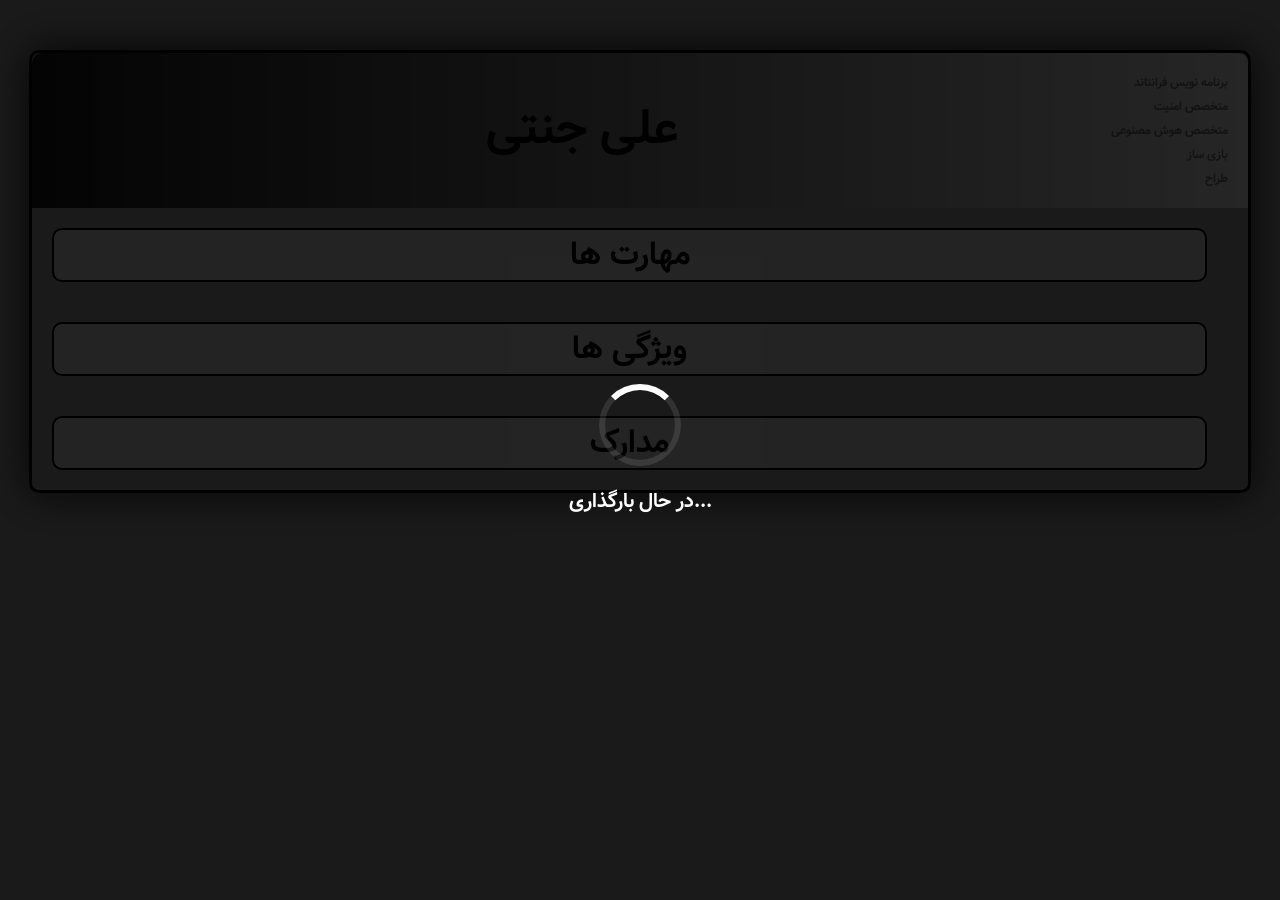
==== index.html @ 7a912687 "add madrak" ====
<!DOCTYPE html>
<html lang="fa">
<head>
    <meta charset="UTF-8">
    <meta name="viewport" content="width=device-width, initial-scale=1.0">
    <link rel="stylesheet" href="./style.css">
    <title>Ali Jananti</title>
</head>
<body>
    <!-- لودینگ -->
    <div id="loading">
        <div class="loader"></div>
        <p>در حال بارگذاری...</p>
    </div>
    <div class="kol">
        <div class="head">
            <h1 class="name">علی جنتی</h1>
            <div class="jobs">
                <small>برنامه نویس فرانتاند</small>
                <small>متخصص امنیت</small>
                <small>متخصص هوش مصنوعی</small>
                <small>بازی ساز</small>
                <small>طراح</small>
            </div>
        </div>
        <div class="body">
            <div class="maharat">
                <button class="mhbtn" onclick="window.location.href='maharat.html'">مهارت ها</button>
                <button class="mhbtn" onclick="window.location.href='vigi.html'">ویژگی ها</button>
                <button class="mhbtn" onclick="window.location.href='madarek.html'">مدارک</button>
            </div>
            <div class="vigi">

            </div>
            
        </div>
    </div>
    <script>
        // صفحه که کامل لود شد، لودینگ رو مخفی کن
        window.addEventListener('load', function() {
            setTimeout(function() {
                document.getElementById('loading').classList.add('hide');
            }, 1500); // ۱.۵ ثانیه نمایش داده بشه
        });
    </script>
</body>
</html>
---- style.css ----
@font-face {
    font-family: 'vazir';
    src: url('./Vazir-Bold.ttf') format('truetype');
}

* {
    margin: 0;
    padding: 0;
}

body {
    font-family: vazir;
    font-size: 32px;
    background: rgba(104, 104, 104, 0.533);
}

.kol {
    margin: auto;
    margin-top: 50px;
    border: 3px solid black;
    box-shadow: 0 0 40px rgba(0, 0, 0, 0.85);
    max-width: 95%;
    border-radius: 10px;
}

.head {
    display: grid;
    grid-template-columns: 1fr auto;  /* دو ستون: یکی برای اسم، یکی برای شغل‌ها */
    align-items: center;              /* هر دو در وسط (عمودی) قرار می‌گیرند */
    background: linear-gradient(to left, rgb(255, 255, 255), rgb(26, 26, 26));
    border-top-right-radius: 10px;
    border-top-left-radius: 10px;
    padding: 20px;
}

.name {
    text-align: center;      /* اسم وسط ستون خودش */
    font-size: 1.5em;
    grid-column: 1;          /* ستون اول */
}

.jobs {
    display: grid;
    justify-items: end;      /* شغل‌ها در سمت راست خانه‌شان */
    text-align: right;
    gap: 5px;
    grid-column: 2;          /* ستون دوم */
}

.jobs small {
    font-size: 12px;
    opacity: 0.5;
}
/* ===== لودینگ ===== */
#loading {
    position: fixed;
    top: 0;
    left: 0;
    width: 100%;
    height: 100%;
    background: rgba(0, 0, 0, 0.85);
    display: flex;
    flex-direction: column;
    align-items: center;
    justify-content: center;
    z-index: 9999;
    transition: opacity 0.8s ease, visibility 0.8s ease;
}

#loading.hide {
    opacity: 0;
    visibility: hidden;
}

#loading p {
    color: #fff;
    font-size: 20px;
    margin-top: 20px;
    font-family: vazir, Tahoma, Arial, sans-serif;
    animation: pulse-text 1.5s ease-in-out infinite;
}

/* اسپینر دایره‌ای */
.loader {
    width: 70px;
    height: 70px;
    border: 6px solid rgba(255, 255, 255, 0.1);
    border-top: 6px solid #fff;
    border-radius: 50%;
    animation: spin 1s linear infinite;
}

/* انیمیشن چرخش */
@keyframes spin {
    0% { transform: rotate(0deg); }
    100% { transform: rotate(360deg); }
}

/* انیمیشن چشمک زدن متن */
@keyframes pulse-text {
    0%, 100% { opacity: 0.4; }
    50% { opacity: 1; }
}
.kolmh {
    border: 3px solid black;
}
/*         .mh {
            text-align: right;
            border: 2px solid black;
            border-radius: 10px;
            transition: all 0.5s ease;
            font-size: 32px;
        }
        .mh:hover {
            transform: scale(1.02);
            box-shadow: 0 0 40px rgba(0, 0, 0, 0.7);
        } */
.mhbtn {
            border: 2px solid black;
            border-radius: 10px;
            transition: all 0.5s ease;
            font-size: 32px;
            font-family: vazir;
            width: 95%;
            margin: auto;
            margin: 20px;
}
.mhbtn:hover {
            transform: scale(1.02);
            box-shadow: 0 0 40px rgba(0, 0, 0, 0.7);
}
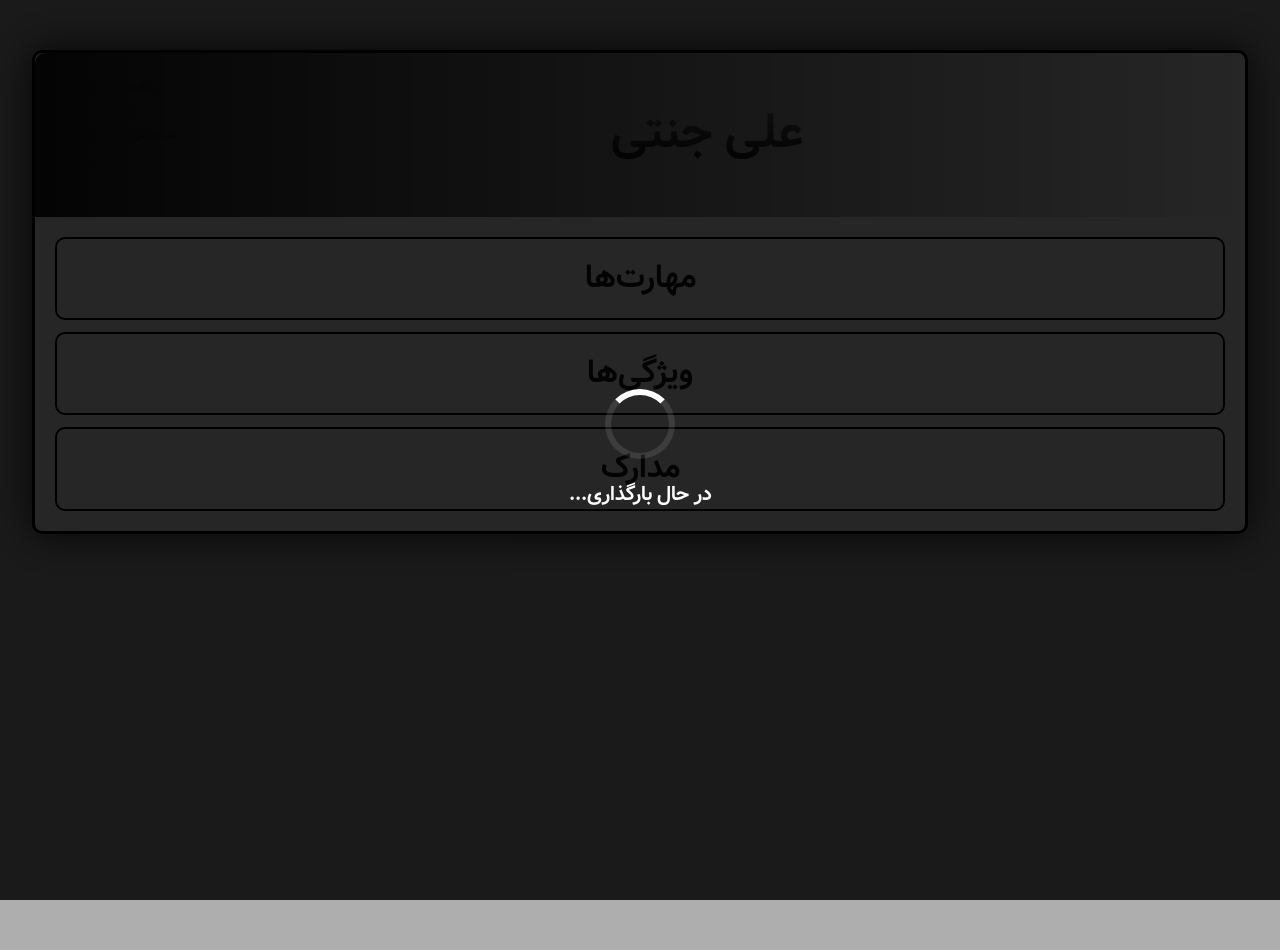
==== commit e8ef574c: "Consolidate CSS and improve portfolio site structure. Move all inline styles into style.css, add res" ====
--- a/index.html
+++ b/index.html
@@ -1,46 +1,49 @@
 <!DOCTYPE html>
-<html lang="fa">
+<html lang="fa" dir="rtl">
 <head>
     <meta charset="UTF-8">
     <meta name="viewport" content="width=device-width, initial-scale=1.0">
+    <meta name="description" content="پورتفولیوی علی جنتی — برنامه‌نویس فرانت‌اند، متخصص امنیت، هوش مصنوعی و بازی‌سازی">
+    <meta name="author" content="Ali Janati">
+    <meta property="og:title" content="Ali Janati | علی جنتی">
+    <meta property="og:description" content="پورتفولیوی علی جنتی — برنامه‌نویس فرانت‌اند، متخصص امنیت، هوش مصنوعی و بازی‌سازی">
+    <meta property="og:type" content="website">
+    <meta property="og:locale" content="fa_IR">
     <link rel="stylesheet" href="./style.css">
-    <title>Ali Jananti</title>
+    <link rel="icon" href="img/favicon.ico">
+    <title>Ali Janati | علی جنتی</title>
 </head>
 <body>
-    <!-- لودینگ -->
     <div id="loading">
         <div class="loader"></div>
         <p>در حال بارگذاری...</p>
     </div>
-    <div class="kol">
-        <div class="head">
+
+    <main class="kol">
+        <header class="head">
             <h1 class="name">علی جنتی</h1>
             <div class="jobs">
-                <small>برنامه نویس فرانتاند</small>
+                <small>برنامه‌نویس فرانت‌اند</small>
                 <small>متخصص امنیت</small>
                 <small>متخصص هوش مصنوعی</small>
-                <small>بازی ساز</small>
+                <small>بازی‌ساز</small>
                 <small>طراح</small>
             </div>
+        </header>
+        <div class="body">
+            <nav class="maharat" aria-label="صفحات اصلی">
+                <a class="mhbtn" href="maharat.html">مهارت‌ها</a>
+                <a class="mhbtn" href="vigi.html">ویژگی‌ها</a>
+                <a class="mhbtn" href="madarek.html">مدارک</a>
+            </nav>
         </div>
-        <div class="body">
-            <div class="maharat">
-                <button class="mhbtn" onclick="window.location.href='maharat.html'">مهارت ها</button>
-                <button class="mhbtn" onclick="window.location.href='vigi.html'">ویژگی ها</button>
-                <button class="mhbtn" onclick="window.location.href='madarek.html'">مدارک</button>
-            </div>
-            <div class="vigi">
+    </main>
 
-            </div>
-            
-        </div>
-    </div>
     <script>
-        // صفحه که کامل لود شد، لودینگ رو مخفی کن
-        window.addEventListener('load', function() {
-            setTimeout(function() {
+        window.addEventListener('load', function () {
+            setTimeout(function () {
                 document.getElementById('loading').classList.add('hide');
-            }, 1500); // ۱.۵ ثانیه نمایش داده بشه
+            }, 1500);
         });
     </script>
 </body>
--- a/style.css
+++ b/style.css
@@ -1,63 +1,52 @@
 @font-face {
     font-family: 'vazir';
     src: url('./Vazir-Bold.ttf') format('truetype');
-}
-
-* {
+    font-display: swap;
+}
+
+:root {
+    --color-bg: #6a6a6a;
+    --color-surface: #ffffff;
+    --color-text: #1a1a1a;
+    --color-border: #000000;
+    --color-muted: rgba(0, 0, 0, 0.5);
+    --shadow-md: 0 0 30px rgba(0, 0, 0, 0.85);
+    --shadow-lg: 0 0 40px rgba(0, 0, 0, 0.85);
+    --radius-sm: 10px;
+    --radius-md: 20px;
+    --transition: all 0.5s ease;
+}
+
+*,
+*::before,
+*::after {
     margin: 0;
     padding: 0;
+    box-sizing: border-box;
+}
+
+html {
+    scroll-behavior: smooth;
 }
 
 body {
-    font-family: vazir;
-    font-size: 32px;
+    font-family: vazir, Tahoma, Arial, sans-serif;
+    font-size: clamp(16px, 2.5vw, 32px);
     background: rgba(104, 104, 104, 0.533);
-}
-
-.kol {
-    margin: auto;
-    margin-top: 50px;
-    border: 3px solid black;
-    box-shadow: 0 0 40px rgba(0, 0, 0, 0.85);
-    max-width: 95%;
-    border-radius: 10px;
-}
-
-.head {
-    display: grid;
-    grid-template-columns: 1fr auto;  /* دو ستون: یکی برای اسم، یکی برای شغل‌ها */
-    align-items: center;              /* هر دو در وسط (عمودی) قرار می‌گیرند */
-    background: linear-gradient(to left, rgb(255, 255, 255), rgb(26, 26, 26));
-    border-top-right-radius: 10px;
-    border-top-left-radius: 10px;
-    padding: 20px;
-}
-
-.name {
-    text-align: center;      /* اسم وسط ستون خودش */
-    font-size: 1.5em;
-    grid-column: 1;          /* ستون اول */
-}
-
-.jobs {
-    display: grid;
-    justify-items: end;      /* شغل‌ها در سمت راست خانه‌شان */
-    text-align: right;
-    gap: 5px;
-    grid-column: 2;          /* ستون دوم */
-}
-
-.jobs small {
-    font-size: 12px;
-    opacity: 0.5;
-}
-/* ===== لودینگ ===== */
+    color: var(--color-text);
+    line-height: 1.6;
+    min-height: 100vh;
+}
+
+a {
+    color: inherit;
+    text-decoration: none;
+}
+
+/* ===== Loading ===== */
 #loading {
     position: fixed;
-    top: 0;
-    left: 0;
-    width: 100%;
-    height: 100%;
+    inset: 0;
     background: rgba(0, 0, 0, 0.85);
     display: flex;
     flex-direction: column;
@@ -74,13 +63,11 @@
 
 #loading p {
     color: #fff;
-    font-size: 20px;
+    font-size: clamp(16px, 3vw, 20px);
     margin-top: 20px;
-    font-family: vazir, Tahoma, Arial, sans-serif;
     animation: pulse-text 1.5s ease-in-out infinite;
 }
 
-/* اسپینر دایره‌ای */
 .loader {
     width: 70px;
     height: 70px;
@@ -90,42 +77,236 @@
     animation: spin 1s linear infinite;
 }
 
-/* انیمیشن چرخش */
 @keyframes spin {
-    0% { transform: rotate(0deg); }
-    100% { transform: rotate(360deg); }
-}
-
-/* انیمیشن چشمک زدن متن */
+    to { transform: rotate(360deg); }
+}
+
 @keyframes pulse-text {
     0%, 100% { opacity: 0.4; }
     50% { opacity: 1; }
 }
-.kolmh {
-    border: 3px solid black;
-}
-/*         .mh {
-            text-align: right;
-            border: 2px solid black;
-            border-radius: 10px;
-            transition: all 0.5s ease;
-            font-size: 32px;
-        }
-        .mh:hover {
-            transform: scale(1.02);
-            box-shadow: 0 0 40px rgba(0, 0, 0, 0.7);
-        } */
+
+/* ===== Navigation ===== */
+.site-nav {
+    max-width: 95%;
+    margin: 20px auto 0;
+    padding: 0 10px;
+}
+
+.nav-back {
+    display: inline-flex;
+    align-items: center;
+    gap: 8px;
+    padding: 10px 20px;
+    border: 2px solid var(--color-border);
+    border-radius: var(--radius-sm);
+    background: var(--color-surface);
+    font-family: inherit;
+    font-size: clamp(14px, 2vw, 18px);
+    transition: var(--transition);
+    cursor: pointer;
+}
+
+.nav-back:hover {
+    transform: scale(1.02);
+    box-shadow: var(--shadow-md);
+}
+
+/* ===== Home page ===== */
+.kol {
+    margin: 50px auto 30px;
+    border: 3px solid var(--color-border);
+    box-shadow: var(--shadow-lg);
+    max-width: 95%;
+    border-radius: var(--radius-sm);
+    background: var(--color-surface);
+}
+
+.head {
+    display: grid;
+    grid-template-columns: 1fr auto;
+    align-items: center;
+    gap: 16px;
+    background: linear-gradient(to left, rgb(255, 255, 255), rgb(26, 26, 26));
+    border-top-right-radius: var(--radius-sm);
+    border-top-left-radius: var(--radius-sm);
+    padding: clamp(16px, 4vw, 24px);
+}
+
+.name {
+    text-align: center;
+    font-size: clamp(1.4em, 4vw, 1.5em);
+    background: linear-gradient(to top, rgba(0, 0, 0, 1), rgba(0, 0, 0, 0.3));
+    background-clip: text;
+    -webkit-background-clip: text;
+    -webkit-text-fill-color: transparent;
+}
+
+.jobs {
+    display: grid;
+    justify-items: end;
+    text-align: right;
+    gap: 5px;
+}
+
+.jobs small {
+    font-size: clamp(10px, 1.5vw, 12px);
+    opacity: 0.5;
+}
+
+.body {
+    padding: clamp(10px, 3vw, 20px);
+}
+
+.maharat {
+    display: flex;
+    flex-direction: column;
+    gap: 12px;
+}
+
 .mhbtn {
-            border: 2px solid black;
-            border-radius: 10px;
-            transition: all 0.5s ease;
-            font-size: 32px;
-            font-family: vazir;
-            width: 95%;
-            margin: auto;
-            margin: 20px;
-}
+    display: block;
+    text-align: center;
+    border: 2px solid var(--color-border);
+    border-radius: var(--radius-sm);
+    transition: var(--transition);
+    font-size: clamp(18px, 3vw, 32px);
+    font-family: inherit;
+    width: 100%;
+    max-width: 100%;
+    padding: 14px 20px;
+    background: var(--color-surface);
+    cursor: pointer;
+}
+
 .mhbtn:hover {
-            transform: scale(1.02);
-            box-shadow: 0 0 40px rgba(0, 0, 0, 0.7);
-}+    transform: scale(1.02);
+    box-shadow: var(--shadow-md);
+}
+
+/* ===== Subpages ===== */
+.page-card {
+    border: 3px solid var(--color-border);
+    text-align: center;
+    max-width: 70%;
+    margin: 50px auto;
+    border-radius: var(--radius-md);
+    padding: clamp(16px, 4vw, 24px);
+    background: var(--color-surface);
+    box-shadow: var(--shadow-lg);
+}
+
+.page-card--wide {
+    max-width: 90%;
+    margin-top: 20px;
+    padding: clamp(10px, 3vw, 20px);
+}
+
+.page-title {
+    font-size: clamp(1.2em, 4vw, 1.5em);
+    margin-bottom: 8px;
+}
+
+.page-card hr {
+    border: none;
+    border-top: 2px solid var(--color-border);
+    margin: 12px 0 20px;
+}
+
+.page-list {
+    display: flex;
+    flex-direction: column;
+    gap: 16px;
+}
+
+.list-item {
+    text-align: right;
+    border: 2px solid var(--color-border);
+    border-radius: var(--radius-sm);
+    transition: var(--transition);
+    font-size: clamp(16px, 2.5vw, 32px);
+    padding: 12px 16px;
+    font-weight: normal;
+}
+
+.list-item:hover {
+    transform: scale(1.02);
+    box-shadow: var(--shadow-md);
+}
+
+/* ===== Certificates ===== */
+.cert-grid {
+    display: flex;
+    flex-direction: column;
+    gap: 20px;
+}
+
+.cert-card {
+    margin: 0 auto;
+    width: 90%;
+    aspect-ratio: 3 / 2;
+    border: 3px solid var(--color-border);
+    border-radius: var(--radius-sm);
+    background-size: cover;
+    background-position: center;
+    background-repeat: no-repeat;
+    box-shadow: var(--shadow-md);
+    transition: var(--transition);
+}
+
+.cert-card:hover {
+    box-shadow: var(--shadow-lg);
+    transform: scale(1.02);
+}
+
+.cert-python1 { background-image: url(img/python1.jpeg); }
+.cert-python2 { background-image: url(img/python2.jpeg); }
+.cert-linux { background-image: url(img/linux.jpeg); }
+.cert-htmlcss { background-image: url(img/htmlcss.jpeg); }
+.cert-cpp { background-image: url(img/cpp.jpeg); }
+.cert-git { background-image: url(img/git.jpg); }
+
+/* ===== Responsive ===== */
+@media (max-width: 768px) {
+    .head {
+        grid-template-columns: 1fr;
+        text-align: center;
+    }
+
+    .jobs {
+        justify-items: center;
+        text-align: center;
+    }
+
+    .page-card {
+        max-width: 95%;
+        margin: 30px auto;
+    }
+
+    .page-card--wide {
+        max-width: 95%;
+    }
+
+    .cert-card {
+        width: 100%;
+    }
+
+    .kol {
+        margin-top: 20px;
+    }
+}
+
+@media (max-width: 480px) {
+    .site-nav {
+        margin-top: 12px;
+    }
+
+    .nav-back {
+        width: 100%;
+        justify-content: center;
+    }
+
+    .list-item {
+        padding: 10px 12px;
+    }
+}
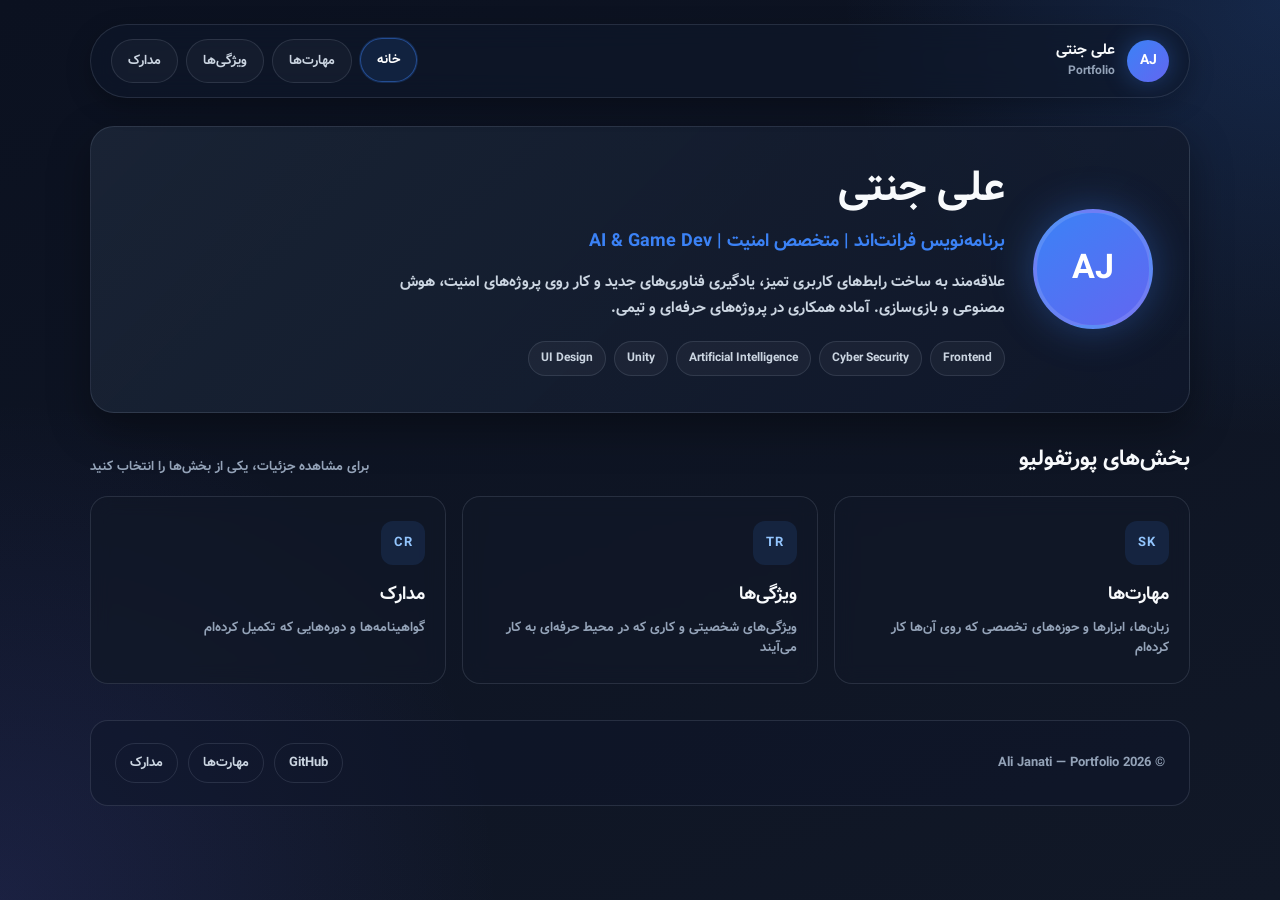
==== commit a8f61000: "Redesign portfolio with a professional dark theme. Add hero section, unified navigation, skill categ" ====
--- a/index.html
+++ b/index.html
@@ -19,31 +19,83 @@
         <p>در حال بارگذاری...</p>
     </div>
 
-    <main class="kol">
-        <header class="head">
-            <h1 class="name">علی جنتی</h1>
-            <div class="jobs">
-                <small>برنامه‌نویس فرانت‌اند</small>
-                <small>متخصص امنیت</small>
-                <small>متخصص هوش مصنوعی</small>
-                <small>بازی‌ساز</small>
-                <small>طراح</small>
+    <div class="page-wrap">
+        <header class="site-header">
+            <a class="brand" href="index.html">
+                <span class="brand-mark">AJ</span>
+                <span class="brand-text">
+                    <span class="brand-name">علی جنتی</span>
+                    <span class="brand-role">Portfolio</span>
+                </span>
+            </a>
+            <nav class="header-links" aria-label="ناوبری اصلی">
+                <a class="header-link is-active" href="index.html">خانه</a>
+                <a class="header-link" href="maharat.html">مهارت‌ها</a>
+                <a class="header-link" href="vigi.html">ویژگی‌ها</a>
+                <a class="header-link" href="madarek.html">مدارک</a>
+            </nav>
+        </header>
+
+        <main>
+            <section class="hero">
+                <div class="avatar" aria-hidden="true">AJ</div>
+                <div class="hero-content">
+                    <h1>علی جنتی</h1>
+                    <p class="hero-subtitle">برنامه‌نویس فرانت‌اند | متخصص امنیت | AI & Game Dev</p>
+                    <p class="hero-desc">
+                        علاقه‌مند به ساخت رابط‌های کاربری تمیز، یادگیری فناوری‌های جدید و کار روی پروژه‌های امنیت،
+                        هوش مصنوعی و بازی‌سازی. آماده همکاری در پروژه‌های حرفه‌ای و تیمی.
+                    </p>
+                    <div class="tag-list">
+                        <span class="tag">Frontend</span>
+                        <span class="tag">Cyber Security</span>
+                        <span class="tag">Artificial Intelligence</span>
+                        <span class="tag">Unity</span>
+                        <span class="tag">UI Design</span>
+                    </div>
+                </div>
+            </section>
+
+            <section class="section">
+                <div class="section-head">
+                    <h2 class="section-title">بخش‌های پورتفولیو</h2>
+                    <p class="section-desc">برای مشاهده جزئیات، یکی از بخش‌ها را انتخاب کنید</p>
+                </div>
+                <div class="nav-grid">
+                    <a class="nav-card" href="maharat.html">
+                        <div class="nav-card-icon">SK</div>
+                        <h3 class="nav-card-title">مهارت‌ها</h3>
+                        <p class="nav-card-desc">زبان‌ها، ابزارها و حوزه‌های تخصصی که روی آن‌ها کار کرده‌ام</p>
+                    </a>
+                    <a class="nav-card" href="vigi.html">
+                        <div class="nav-card-icon">TR</div>
+                        <h3 class="nav-card-title">ویژگی‌ها</h3>
+                        <p class="nav-card-desc">ویژگی‌های شخصیتی و کاری که در محیط حرفه‌ای به کار می‌آیند</p>
+                    </a>
+                    <a class="nav-card" href="madarek.html">
+                        <div class="nav-card-icon">CR</div>
+                        <h3 class="nav-card-title">مدارک</h3>
+                        <p class="nav-card-desc">گواهینامه‌ها و دوره‌هایی که تکمیل کرده‌ام</p>
+                    </a>
+                </div>
+            </section>
+        </main>
+
+        <footer class="site-footer">
+            <p class="footer-text">© 2026 Ali Janati — Portfolio</p>
+            <div class="footer-links">
+                <a class="footer-link" href="https://github.com/Ali-Janati" target="_blank" rel="noopener noreferrer">GitHub</a>
+                <a class="footer-link" href="maharat.html">مهارت‌ها</a>
+                <a class="footer-link" href="madarek.html">مدارک</a>
             </div>
-        </header>
-        <div class="body">
-            <nav class="maharat" aria-label="صفحات اصلی">
-                <a class="mhbtn" href="maharat.html">مهارت‌ها</a>
-                <a class="mhbtn" href="vigi.html">ویژگی‌ها</a>
-                <a class="mhbtn" href="madarek.html">مدارک</a>
-            </nav>
-        </div>
-    </main>
+        </footer>
+    </div>
 
     <script>
         window.addEventListener('load', function () {
             setTimeout(function () {
                 document.getElementById('loading').classList.add('hide');
-            }, 1500);
+            }, 900);
         });
     </script>
 </body>
--- a/style.css
+++ b/style.css
@@ -5,16 +5,28 @@
 }
 
 :root {
-    --color-bg: #6a6a6a;
-    --color-surface: #ffffff;
-    --color-text: #1a1a1a;
-    --color-border: #000000;
-    --color-muted: rgba(0, 0, 0, 0.5);
-    --shadow-md: 0 0 30px rgba(0, 0, 0, 0.85);
-    --shadow-lg: 0 0 40px rgba(0, 0, 0, 0.85);
-    --radius-sm: 10px;
-    --radius-md: 20px;
-    --transition: all 0.5s ease;
+    --bg-deep: #0b1120;
+    --bg-mid: #111827;
+    --bg-card: rgba(17, 24, 39, 0.72);
+    --bg-card-hover: rgba(30, 41, 59, 0.9);
+    --border: rgba(148, 163, 184, 0.18);
+    --border-strong: rgba(148, 163, 184, 0.32);
+    --text: #f8fafc;
+    --text-muted: #94a3b8;
+    --text-soft: #cbd5e1;
+    --accent: #3b82f6;
+    --accent-2: #6366f1;
+    --accent-glow: rgba(59, 130, 246, 0.35);
+    --success: #22c55e;
+    --shadow-sm: 0 8px 24px rgba(0, 0, 0, 0.25);
+    --shadow-md: 0 16px 40px rgba(0, 0, 0, 0.35);
+    --shadow-lg: 0 24px 60px rgba(0, 0, 0, 0.45);
+    --radius-sm: 12px;
+    --radius-md: 18px;
+    --radius-lg: 24px;
+    --radius-full: 999px;
+    --transition: 0.25s ease;
+    --max-width: 1100px;
 }
 
 *,
@@ -31,29 +43,44 @@
 
 body {
     font-family: vazir, Tahoma, Arial, sans-serif;
-    font-size: clamp(16px, 2.5vw, 32px);
-    background: rgba(104, 104, 104, 0.533);
-    color: var(--color-text);
-    line-height: 1.6;
+    font-size: 16px;
+    color: var(--text);
+    line-height: 1.7;
     min-height: 100vh;
+    background:
+        radial-gradient(circle at top right, rgba(59, 130, 246, 0.18), transparent 28%),
+        radial-gradient(circle at bottom left, rgba(99, 102, 241, 0.14), transparent 32%),
+        linear-gradient(160deg, var(--bg-deep), var(--bg-mid));
+    background-attachment: fixed;
 }
 
 a {
     color: inherit;
     text-decoration: none;
+}
+
+img {
+    max-width: 100%;
+    display: block;
+}
+
+.page-wrap {
+    width: min(var(--max-width), calc(100% - 32px));
+    margin: 0 auto;
+    padding: 24px 0 48px;
 }
 
 /* ===== Loading ===== */
 #loading {
     position: fixed;
     inset: 0;
-    background: rgba(0, 0, 0, 0.85);
+    background: var(--bg-deep);
     display: flex;
     flex-direction: column;
     align-items: center;
     justify-content: center;
     z-index: 9999;
-    transition: opacity 0.8s ease, visibility 0.8s ease;
+    transition: opacity 0.6s ease, visibility 0.6s ease;
 }
 
 #loading.hide {
@@ -62,19 +89,19 @@
 }
 
 #loading p {
-    color: #fff;
-    font-size: clamp(16px, 3vw, 20px);
-    margin-top: 20px;
+    color: var(--text-soft);
+    font-size: 15px;
+    margin-top: 18px;
     animation: pulse-text 1.5s ease-in-out infinite;
 }
 
 .loader {
-    width: 70px;
-    height: 70px;
-    border: 6px solid rgba(255, 255, 255, 0.1);
-    border-top: 6px solid #fff;
+    width: 56px;
+    height: 56px;
+    border: 3px solid rgba(148, 163, 184, 0.15);
+    border-top-color: var(--accent);
     border-radius: 50%;
-    animation: spin 1s linear infinite;
+    animation: spin 0.9s linear infinite;
 }
 
 @keyframes spin {
@@ -82,181 +109,437 @@
 }
 
 @keyframes pulse-text {
-    0%, 100% { opacity: 0.4; }
+    0%, 100% { opacity: 0.45; }
     50% { opacity: 1; }
 }
 
-/* ===== Navigation ===== */
-.site-nav {
-    max-width: 95%;
-    margin: 20px auto 0;
-    padding: 0 10px;
-}
-
+@keyframes fade-up {
+    from {
+        opacity: 0;
+        transform: translateY(16px);
+    }
+    to {
+        opacity: 1;
+        transform: translateY(0);
+    }
+}
+
+/* ===== Header ===== */
+.site-header {
+    display: flex;
+    align-items: center;
+    justify-content: space-between;
+    gap: 16px;
+    padding: 14px 20px;
+    margin-bottom: 28px;
+    border: 1px solid var(--border);
+    border-radius: var(--radius-full);
+    background: rgba(15, 23, 42, 0.65);
+    backdrop-filter: blur(14px);
+    box-shadow: var(--shadow-sm);
+}
+
+.brand {
+    display: flex;
+    align-items: center;
+    gap: 12px;
+}
+
+.brand-mark {
+    width: 42px;
+    height: 42px;
+    border-radius: 50%;
+    display: grid;
+    place-items: center;
+    font-size: 14px;
+    color: #fff;
+    background: linear-gradient(135deg, var(--accent), var(--accent-2));
+    box-shadow: 0 0 24px var(--accent-glow);
+}
+
+.brand-text {
+    display: flex;
+    flex-direction: column;
+    gap: 2px;
+}
+
+.brand-name {
+    font-size: 15px;
+    line-height: 1.2;
+}
+
+.brand-role {
+    font-size: 12px;
+    color: var(--text-muted);
+}
+
+.header-links {
+    display: flex;
+    align-items: center;
+    gap: 8px;
+    flex-wrap: wrap;
+}
+
+.header-link,
 .nav-back {
     display: inline-flex;
     align-items: center;
     gap: 8px;
-    padding: 10px 20px;
-    border: 2px solid var(--color-border);
-    border-radius: var(--radius-sm);
-    background: var(--color-surface);
+    padding: 10px 16px;
+    border: 1px solid var(--border);
+    border-radius: var(--radius-full);
+    background: rgba(255, 255, 255, 0.03);
     font-family: inherit;
-    font-size: clamp(14px, 2vw, 18px);
+    font-size: 13px;
+    color: var(--text-soft);
     transition: var(--transition);
-    cursor: pointer;
-}
-
-.nav-back:hover {
-    transform: scale(1.02);
+}
+
+.header-link:hover,
+.nav-back:hover,
+.header-link.is-active {
+    color: #fff;
+    border-color: rgba(59, 130, 246, 0.45);
+    background: rgba(59, 130, 246, 0.12);
+    transform: translateY(-1px);
+}
+
+.header-link.is-active {
+    box-shadow: 0 0 0 1px rgba(59, 130, 246, 0.2);
+}
+
+/* ===== Hero ===== */
+.hero {
+    display: grid;
+    grid-template-columns: auto 1fr;
+    gap: 28px;
+    align-items: center;
+    padding: 36px;
+    margin-bottom: 28px;
+    border: 1px solid var(--border);
+    border-radius: var(--radius-lg);
+    background: linear-gradient(135deg, rgba(30, 41, 59, 0.75), rgba(15, 23, 42, 0.85));
     box-shadow: var(--shadow-md);
-}
-
-/* ===== Home page ===== */
-.kol {
-    margin: 50px auto 30px;
-    border: 3px solid var(--color-border);
-    box-shadow: var(--shadow-lg);
-    max-width: 95%;
-    border-radius: var(--radius-sm);
-    background: var(--color-surface);
-}
-
-.head {
-    display: grid;
-    grid-template-columns: 1fr auto;
-    align-items: center;
+    animation: fade-up 0.7s ease;
+}
+
+.avatar {
+    width: 120px;
+    height: 120px;
+    border-radius: 50%;
+    display: grid;
+    place-items: center;
+    font-size: 34px;
+    color: #fff;
+    background: linear-gradient(145deg, var(--accent), var(--accent-2));
+    border: 4px solid rgba(255, 255, 255, 0.12);
+    box-shadow: 0 0 40px var(--accent-glow);
+    flex-shrink: 0;
+}
+
+.hero-content h1 {
+    font-size: clamp(28px, 4vw, 42px);
+    line-height: 1.25;
+    margin-bottom: 10px;
+}
+
+.hero-subtitle {
+    font-size: clamp(15px, 2vw, 18px);
+    color: var(--accent);
+    margin-bottom: 14px;
+}
+
+.hero-desc {
+    max-width: 620px;
+    color: var(--text-soft);
+    font-size: 15px;
+    margin-bottom: 20px;
+}
+
+.tag-list {
+    display: flex;
+    flex-wrap: wrap;
+    gap: 8px;
+}
+
+.tag {
+    padding: 6px 12px;
+    border-radius: var(--radius-full);
+    border: 1px solid var(--border);
+    background: rgba(255, 255, 255, 0.04);
+    font-size: 12px;
+    color: var(--text-soft);
+}
+
+/* ===== Section ===== */
+.section {
+    margin-bottom: 28px;
+    animation: fade-up 0.7s ease 0.1s both;
+}
+
+.section-head {
+    display: flex;
+    align-items: end;
+    justify-content: space-between;
+    gap: 12px;
+    margin-bottom: 18px;
+}
+
+.section-title {
+    font-size: 22px;
+}
+
+.section-desc {
+    font-size: 13px;
+    color: var(--text-muted);
+}
+
+/* ===== Nav cards (home) ===== */
+.nav-grid {
+    display: grid;
+    grid-template-columns: repeat(3, 1fr);
     gap: 16px;
-    background: linear-gradient(to left, rgb(255, 255, 255), rgb(26, 26, 26));
-    border-top-right-radius: var(--radius-sm);
-    border-top-left-radius: var(--radius-sm);
-    padding: clamp(16px, 4vw, 24px);
-}
-
-.name {
+}
+
+.nav-card {
+    position: relative;
+    overflow: hidden;
+    padding: 24px 20px;
+    border: 1px solid var(--border);
+    border-radius: var(--radius-md);
+    background: var(--bg-card);
+    backdrop-filter: blur(10px);
+    transition: var(--transition);
+}
+
+.nav-card::before {
+    content: '';
+    position: absolute;
+    inset: auto auto 0 0;
+    width: 100%;
+    height: 3px;
+    background: linear-gradient(90deg, var(--accent), var(--accent-2));
+    transform: scaleX(0);
+    transform-origin: right;
+    transition: transform 0.35s ease;
+}
+
+.nav-card:hover {
+    transform: translateY(-4px);
+    border-color: var(--border-strong);
+    background: var(--bg-card-hover);
+    box-shadow: var(--shadow-md);
+}
+
+.nav-card:hover::before {
+    transform: scaleX(1);
+    transform-origin: left;
+}
+
+.nav-card-icon {
+    width: 44px;
+    height: 44px;
+    display: grid;
+    place-items: center;
+    margin-bottom: 14px;
+    border-radius: 12px;
+    font-size: 13px;
+    letter-spacing: 0.04em;
+    background: rgba(59, 130, 246, 0.12);
+    color: #93c5fd;
+}
+
+.nav-card-title {
+    font-size: 18px;
+    margin-bottom: 8px;
+}
+
+.nav-card-desc {
+    font-size: 13px;
+    color: var(--text-muted);
+    line-height: 1.6;
+}
+
+/* ===== Page card (subpages) ===== */
+.page-card {
+    padding: 32px;
+    border: 1px solid var(--border);
+    border-radius: var(--radius-lg);
+    background: linear-gradient(135deg, rgba(30, 41, 59, 0.75), rgba(15, 23, 42, 0.88));
+    box-shadow: var(--shadow-md);
+    animation: fade-up 0.6s ease;
+}
+
+.page-card--wide {
+    padding: 28px;
+}
+
+.page-hero {
+    margin-bottom: 28px;
+}
+
+.page-title {
+    font-size: clamp(24px, 3vw, 32px);
+    margin-bottom: 8px;
+}
+
+.page-lead {
+    color: var(--text-muted);
+    font-size: 14px;
+    max-width: 640px;
+}
+
+.page-divider {
+    border: none;
+    height: 1px;
+    background: linear-gradient(to left, transparent, var(--border-strong), transparent);
+    margin: 24px 0;
+}
+
+/* ===== Skills ===== */
+.skill-groups {
+    display: grid;
+    gap: 18px;
+}
+
+.skill-group {
+    padding: 20px;
+    border: 1px solid var(--border);
+    border-radius: var(--radius-md);
+    background: rgba(255, 255, 255, 0.02);
+    transition: var(--transition);
+}
+
+.skill-group:hover {
+    border-color: var(--border-strong);
+    background: rgba(255, 255, 255, 0.04);
+}
+
+.skill-group-title {
+    display: flex;
+    align-items: center;
+    gap: 10px;
+    font-size: 16px;
+    margin-bottom: 14px;
+    color: #dbeafe;
+}
+
+.skill-group-icon {
+    width: 32px;
+    height: 32px;
+    display: grid;
+    place-items: center;
+    border-radius: 10px;
+    font-size: 11px;
+    letter-spacing: 0.03em;
+    background: rgba(59, 130, 246, 0.14);
+}
+
+.skill-tags {
+    display: flex;
+    flex-wrap: wrap;
+    gap: 10px;
+}
+
+.skill-tag {
+    padding: 8px 14px;
+    border-radius: var(--radius-full);
+    border: 1px solid var(--border);
+    background: rgba(15, 23, 42, 0.55);
+    font-size: 13px;
+    color: var(--text-soft);
+    transition: var(--transition);
+}
+
+.skill-tag:hover {
+    color: #fff;
+    border-color: rgba(59, 130, 246, 0.45);
+    background: rgba(59, 130, 246, 0.14);
+    transform: translateY(-1px);
+}
+
+/* ===== Features ===== */
+.feature-grid {
+    display: grid;
+    grid-template-columns: repeat(3, 1fr);
+    gap: 16px;
+}
+
+.feature-card {
+    padding: 24px 20px;
+    border: 1px solid var(--border);
+    border-radius: var(--radius-md);
+    background: rgba(255, 255, 255, 0.02);
     text-align: center;
-    font-size: clamp(1.4em, 4vw, 1.5em);
-    background: linear-gradient(to top, rgba(0, 0, 0, 1), rgba(0, 0, 0, 0.3));
-    background-clip: text;
-    -webkit-background-clip: text;
-    -webkit-text-fill-color: transparent;
-}
-
-.jobs {
-    display: grid;
-    justify-items: end;
-    text-align: right;
-    gap: 5px;
-}
-
-.jobs small {
-    font-size: clamp(10px, 1.5vw, 12px);
-    opacity: 0.5;
-}
-
-.body {
-    padding: clamp(10px, 3vw, 20px);
-}
-
-.maharat {
-    display: flex;
-    flex-direction: column;
-    gap: 12px;
-}
-
-.mhbtn {
-    display: block;
-    text-align: center;
-    border: 2px solid var(--color-border);
-    border-radius: var(--radius-sm);
     transition: var(--transition);
-    font-size: clamp(18px, 3vw, 32px);
-    font-family: inherit;
-    width: 100%;
-    max-width: 100%;
-    padding: 14px 20px;
-    background: var(--color-surface);
-    cursor: pointer;
-}
-
-.mhbtn:hover {
-    transform: scale(1.02);
-    box-shadow: var(--shadow-md);
-}
-
-/* ===== Subpages ===== */
-.page-card {
-    border: 3px solid var(--color-border);
-    text-align: center;
-    max-width: 70%;
-    margin: 50px auto;
-    border-radius: var(--radius-md);
-    padding: clamp(16px, 4vw, 24px);
-    background: var(--color-surface);
-    box-shadow: var(--shadow-lg);
-}
-
-.page-card--wide {
-    max-width: 90%;
-    margin-top: 20px;
-    padding: clamp(10px, 3vw, 20px);
-}
-
-.page-title {
-    font-size: clamp(1.2em, 4vw, 1.5em);
-    margin-bottom: 8px;
-}
-
-.page-card hr {
-    border: none;
-    border-top: 2px solid var(--color-border);
-    margin: 12px 0 20px;
-}
-
-.page-list {
-    display: flex;
-    flex-direction: column;
-    gap: 16px;
-}
-
-.list-item {
-    text-align: right;
-    border: 2px solid var(--color-border);
-    border-radius: var(--radius-sm);
-    transition: var(--transition);
-    font-size: clamp(16px, 2.5vw, 32px);
-    padding: 12px 16px;
-    font-weight: normal;
-}
-
-.list-item:hover {
-    transform: scale(1.02);
-    box-shadow: var(--shadow-md);
+}
+
+.feature-card:hover {
+    transform: translateY(-4px);
+    border-color: var(--border-strong);
+    box-shadow: var(--shadow-sm);
+    background: rgba(255, 255, 255, 0.04);
+}
+
+.feature-icon {
+    width: 52px;
+    height: 52px;
+    margin: 0 auto 16px;
+    display: grid;
+    place-items: center;
+    border-radius: 50%;
+    font-size: 14px;
+    letter-spacing: 0.06em;
+    background: linear-gradient(135deg, rgba(59, 130, 246, 0.18), rgba(99, 102, 241, 0.18));
+    color: #bfdbfe;
+}
+
+.feature-title {
+    font-size: 17px;
+    margin-bottom: 10px;
+}
+
+.feature-desc {
+    font-size: 13px;
+    color: var(--text-muted);
+    line-height: 1.7;
 }
 
 /* ===== Certificates ===== */
 .cert-grid {
-    display: flex;
-    flex-direction: column;
+    display: grid;
+    grid-template-columns: repeat(2, 1fr);
     gap: 20px;
 }
 
+.cert-item {
+    border: 1px solid var(--border);
+    border-radius: var(--radius-md);
+    overflow: hidden;
+    background: rgba(255, 255, 255, 0.02);
+    transition: var(--transition);
+}
+
+.cert-item:hover {
+    transform: translateY(-4px);
+    border-color: var(--border-strong);
+    box-shadow: var(--shadow-md);
+}
+
 .cert-card {
-    margin: 0 auto;
-    width: 90%;
+    width: 100%;
     aspect-ratio: 3 / 2;
-    border: 3px solid var(--color-border);
-    border-radius: var(--radius-sm);
     background-size: cover;
     background-position: center;
     background-repeat: no-repeat;
-    box-shadow: var(--shadow-md);
-    transition: var(--transition);
-}
-
-.cert-card:hover {
-    box-shadow: var(--shadow-lg);
-    transform: scale(1.02);
+}
+
+.cert-label {
+    padding: 14px 16px;
+    font-size: 14px;
+    color: var(--text-soft);
+    border-top: 1px solid var(--border);
+    background: rgba(15, 23, 42, 0.55);
 }
 
 .cert-python1 { background-image: url(img/python1.jpeg); }
@@ -266,47 +549,99 @@
 .cert-cpp { background-image: url(img/cpp.jpeg); }
 .cert-git { background-image: url(img/git.jpg); }
 
+/* ===== Footer ===== */
+.site-footer {
+    margin-top: 36px;
+    padding: 22px 24px;
+    border: 1px solid var(--border);
+    border-radius: var(--radius-md);
+    background: rgba(15, 23, 42, 0.55);
+    display: flex;
+    align-items: center;
+    justify-content: space-between;
+    gap: 16px;
+    flex-wrap: wrap;
+}
+
+.footer-text {
+    font-size: 13px;
+    color: var(--text-muted);
+}
+
+.footer-links {
+    display: flex;
+    gap: 10px;
+    flex-wrap: wrap;
+}
+
+.footer-link {
+    padding: 8px 14px;
+    border-radius: var(--radius-full);
+    border: 1px solid var(--border);
+    font-size: 13px;
+    color: var(--text-soft);
+    transition: var(--transition);
+}
+
+.footer-link:hover {
+    color: #fff;
+    border-color: rgba(59, 130, 246, 0.45);
+    background: rgba(59, 130, 246, 0.12);
+}
+
 /* ===== Responsive ===== */
-@media (max-width: 768px) {
-    .head {
+@media (max-width: 900px) {
+    .nav-grid,
+    .feature-grid {
+        grid-template-columns: 1fr;
+    }
+
+    .cert-grid {
+        grid-template-columns: 1fr;
+    }
+
+    .hero {
         grid-template-columns: 1fr;
         text-align: center;
-    }
-
-    .jobs {
-        justify-items: center;
+        padding: 28px 22px;
+    }
+
+    .avatar {
+        margin: 0 auto;
+    }
+
+    .hero-desc {
+        margin-inline: auto;
+    }
+
+    .tag-list {
+        justify-content: center;
+    }
+}
+
+@media (max-width: 640px) {
+    .page-wrap {
+        width: min(var(--max-width), calc(100% - 20px));
+        padding-top: 16px;
+    }
+
+    .site-header {
+        flex-direction: column;
+        align-items: stretch;
+        border-radius: var(--radius-md);
+    }
+
+    .header-links {
+        justify-content: center;
+    }
+
+    .page-card {
+        padding: 22px 18px;
+    }
+
+    .site-footer {
+        flex-direction: column;
         text-align: center;
-    }
-
-    .page-card {
-        max-width: 95%;
-        margin: 30px auto;
-    }
-
-    .page-card--wide {
-        max-width: 95%;
-    }
-
-    .cert-card {
-        width: 100%;
-    }
-
-    .kol {
-        margin-top: 20px;
-    }
-}
-
-@media (max-width: 480px) {
-    .site-nav {
-        margin-top: 12px;
-    }
-
-    .nav-back {
-        width: 100%;
         justify-content: center;
     }
-
-    .list-item {
-        padding: 10px 12px;
-    }
-}
+}
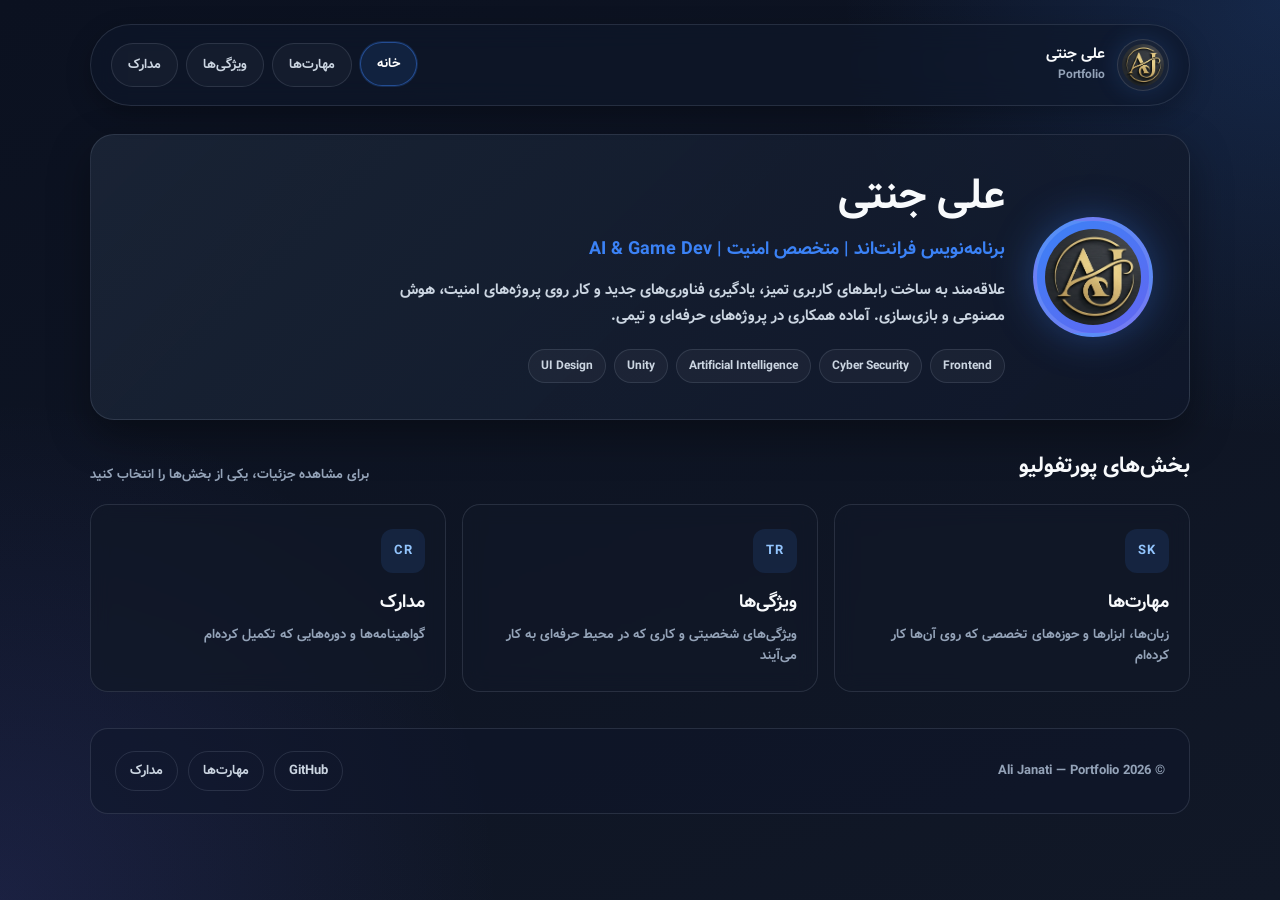
==== commit 4fb51f7a: "First big update" ====
--- a/index.html
+++ b/index.html
@@ -10,7 +10,7 @@
     <meta property="og:type" content="website">
     <meta property="og:locale" content="fa_IR">
     <link rel="stylesheet" href="./style.css">
-    <link rel="icon" href="img/favicon.ico">
+    <link rel="icon" href="img/logo.png" type="image/png">
     <title>Ali Janati | علی جنتی</title>
 </head>
 <body>
@@ -22,7 +22,7 @@
     <div class="page-wrap">
         <header class="site-header">
             <a class="brand" href="index.html">
-                <span class="brand-mark">AJ</span>
+                <img class="brand-mark" src="img/logo.png" alt="لوگوی علی جنتی">
                 <span class="brand-text">
                     <span class="brand-name">علی جنتی</span>
                     <span class="brand-role">Portfolio</span>
@@ -38,7 +38,7 @@
 
         <main>
             <section class="hero">
-                <div class="avatar" aria-hidden="true">AJ</div>
+                <img class="avatar" src="img/logo.png" alt="لوگوی علی جنتی">
                 <div class="hero-content">
                     <h1>علی جنتی</h1>
                     <p class="hero-subtitle">برنامه‌نویس فرانت‌اند | متخصص امنیت | AI & Game Dev</p>
--- a/style.css
+++ b/style.css
@@ -146,15 +146,15 @@
 }
 
 .brand-mark {
-    width: 42px;
-    height: 42px;
+    width: 52px;
+    height: 52px;
     border-radius: 50%;
-    display: grid;
-    place-items: center;
-    font-size: 14px;
-    color: #fff;
-    background: linear-gradient(135deg, var(--accent), var(--accent-2));
-    box-shadow: 0 0 24px var(--accent-glow);
+    display: block;
+    object-fit: cover;
+    background: rgba(255, 255, 255, 0.04);
+    border: 1px solid rgba(255, 255, 255, 0.12);
+    box-shadow: 0 0 24px rgba(59, 130, 246, 0.18);
+    padding: 4px;
 }
 
 .brand-text {
@@ -227,14 +227,13 @@
     width: 120px;
     height: 120px;
     border-radius: 50%;
-    display: grid;
-    place-items: center;
-    font-size: 34px;
-    color: #fff;
+    display: block;
+    object-fit: cover;
     background: linear-gradient(145deg, var(--accent), var(--accent-2));
     border: 4px solid rgba(255, 255, 255, 0.12);
     box-shadow: 0 0 40px var(--accent-glow);
     flex-shrink: 0;
+    padding: 8px;
 }
 
 .hero-content h1 {
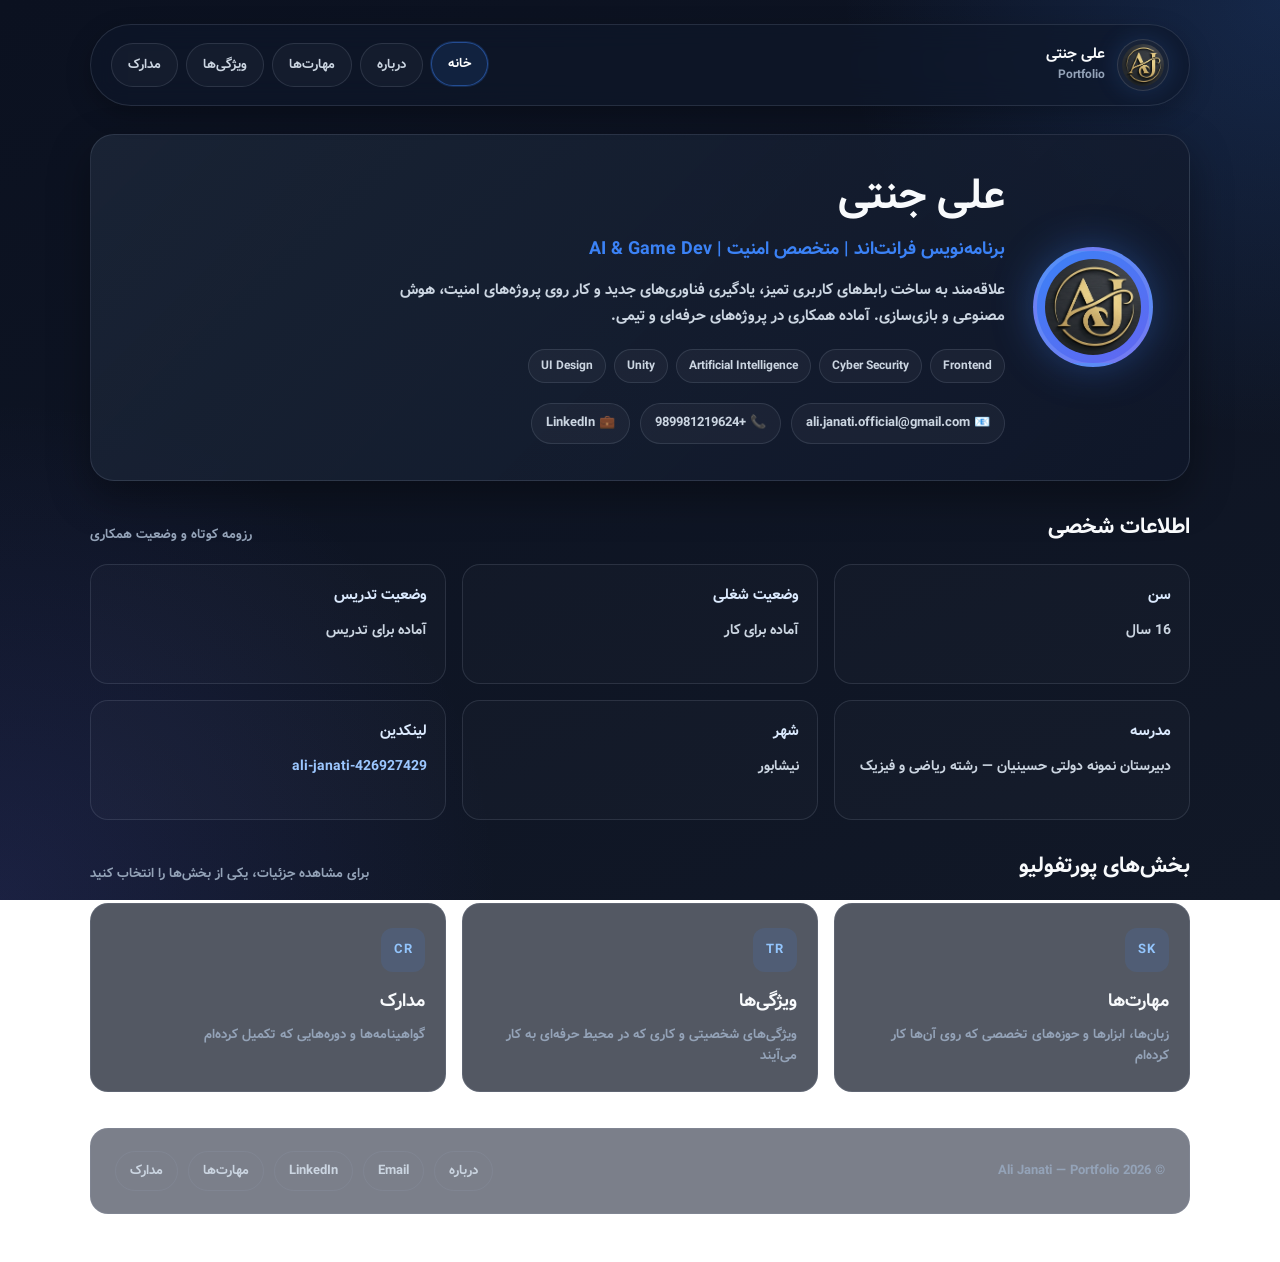
==== commit 2fe50af6: "add darbare" ====
--- a/index.html
+++ b/index.html
@@ -30,6 +30,7 @@
             </a>
             <nav class="header-links" aria-label="ناوبری اصلی">
                 <a class="header-link is-active" href="index.html">خانه</a>
+                <a class="header-link" href="about.html">درباره</a>
                 <a class="header-link" href="maharat.html">مهارت‌ها</a>
                 <a class="header-link" href="vigi.html">ویژگی‌ها</a>
                 <a class="header-link" href="madarek.html">مدارک</a>
@@ -53,6 +54,46 @@
                         <span class="tag">Unity</span>
                         <span class="tag">UI Design</span>
                     </div>
+
+                    <div class="contact-strip" aria-label="اطلاعات تماس">
+                        <a class="contact-pill" href="mailto:ali.janati.official@gmail.com">📧 ali.janati.official@gmail.com</a>
+                        <a class="contact-pill" href="tel:+989981219624">📞 +989981219624</a>
+                        <a class="contact-pill" href="https://www.linkedin.com/in/ali-janati-426927429" target="_blank" rel="noopener noreferrer">💼 LinkedIn</a>
+                    </div>
+                </div>
+            </section>
+
+            <section class="section info-section">
+                <div class="section-head">
+                    <h2 class="section-title">اطلاعات شخصی</h2>
+                    <p class="section-desc">رزومه کوتاه و وضعیت همکاری</p>
+                </div>
+
+                <div class="info-grid">
+                    <article class="info-card">
+                        <h3>سن</h3>
+                        <p>16 سال</p>
+                    </article>
+                    <article class="info-card">
+                        <h3>وضعیت شغلی</h3>
+                        <p>آماده برای کار</p>
+                    </article>
+                    <article class="info-card">
+                        <h3>وضعیت تدریس</h3>
+                        <p>آماده برای تدریس</p>
+                    </article>
+                    <article class="info-card">
+                        <h3>مدرسه</h3>
+                        <p>دبیرستان نمونه دولتی حسینیان — رشته ریاضی و فیزیک</p>
+                    </article>
+                    <article class="info-card">
+                        <h3>شهر</h3>
+                        <p>نیشابور</p>
+                    </article>
+                    <article class="info-card">
+                        <h3>لینکدین</h3>
+                        <p><a href="https://www.linkedin.com/in/ali-janati-426927429" target="_blank" rel="noopener noreferrer">ali-janati-426927429</a></p>
+                    </article>
                 </div>
             </section>
 
@@ -84,7 +125,9 @@
         <footer class="site-footer">
             <p class="footer-text">© 2026 Ali Janati — Portfolio</p>
             <div class="footer-links">
-                <a class="footer-link" href="https://github.com/Ali-Janati" target="_blank" rel="noopener noreferrer">GitHub</a>
+                <a class="footer-link" href="about.html">درباره</a>
+                <a class="footer-link" href="mailto:ali.janati.official@gmail.com">Email</a>
+                <a class="footer-link" href="https://www.linkedin.com/in/ali-janati-426927429" target="_blank" rel="noopener noreferrer">LinkedIn</a>
                 <a class="footer-link" href="maharat.html">مهارت‌ها</a>
                 <a class="footer-link" href="madarek.html">مدارک</a>
             </div>
--- a/style.css
+++ b/style.css
@@ -270,6 +270,91 @@
     color: var(--text-soft);
 }
 
+.contact-strip {
+    display: flex;
+    flex-wrap: wrap;
+    gap: 10px;
+    margin-top: 20px;
+}
+
+.contact-pill {
+    display: inline-flex;
+    align-items: center;
+    gap: 8px;
+    padding: 8px 14px;
+    border: 1px solid var(--border);
+    border-radius: var(--radius-full);
+    background: rgba(255, 255, 255, 0.04);
+    color: var(--text-soft);
+    font-size: 13px;
+    transition: var(--transition);
+}
+
+.contact-pill:hover {
+    color: #fff;
+    border-color: rgba(59, 130, 246, 0.45);
+    background: rgba(59, 130, 246, 0.12);
+    transform: translateY(-1px);
+}
+
+.info-section {
+    margin-top: 10px;
+}
+
+.info-grid {
+    display: grid;
+    grid-template-columns: repeat(3, minmax(0, 1fr));
+    gap: 16px;
+}
+
+.info-card {
+    padding: 18px 18px 16px;
+    border: 1px solid var(--border);
+    border-radius: var(--radius-md);
+    background: rgba(255, 255, 255, 0.02);
+    min-height: 120px;
+}
+
+.info-card h3 {
+    font-size: 15px;
+    margin-bottom: 10px;
+    color: #dbeafe;
+}
+
+.info-card p {
+    font-size: 14px;
+    color: var(--text-soft);
+    line-height: 1.8;
+}
+
+.info-card a {
+    color: #9cc7ff;
+}
+
+.about-intro {
+    display: grid;
+    gap: 18px;
+    margin-bottom: 26px;
+}
+
+.about-copy {
+    display: grid;
+    gap: 14px;
+    color: var(--text-soft);
+    font-size: 15px;
+    line-height: 1.9;
+}
+
+.about-badges {
+    display: flex;
+    flex-wrap: wrap;
+    gap: 10px;
+}
+
+.about-grid {
+    margin-bottom: 8px;
+}
+
 /* ===== Section ===== */
 .section {
     margin-bottom: 28px;
